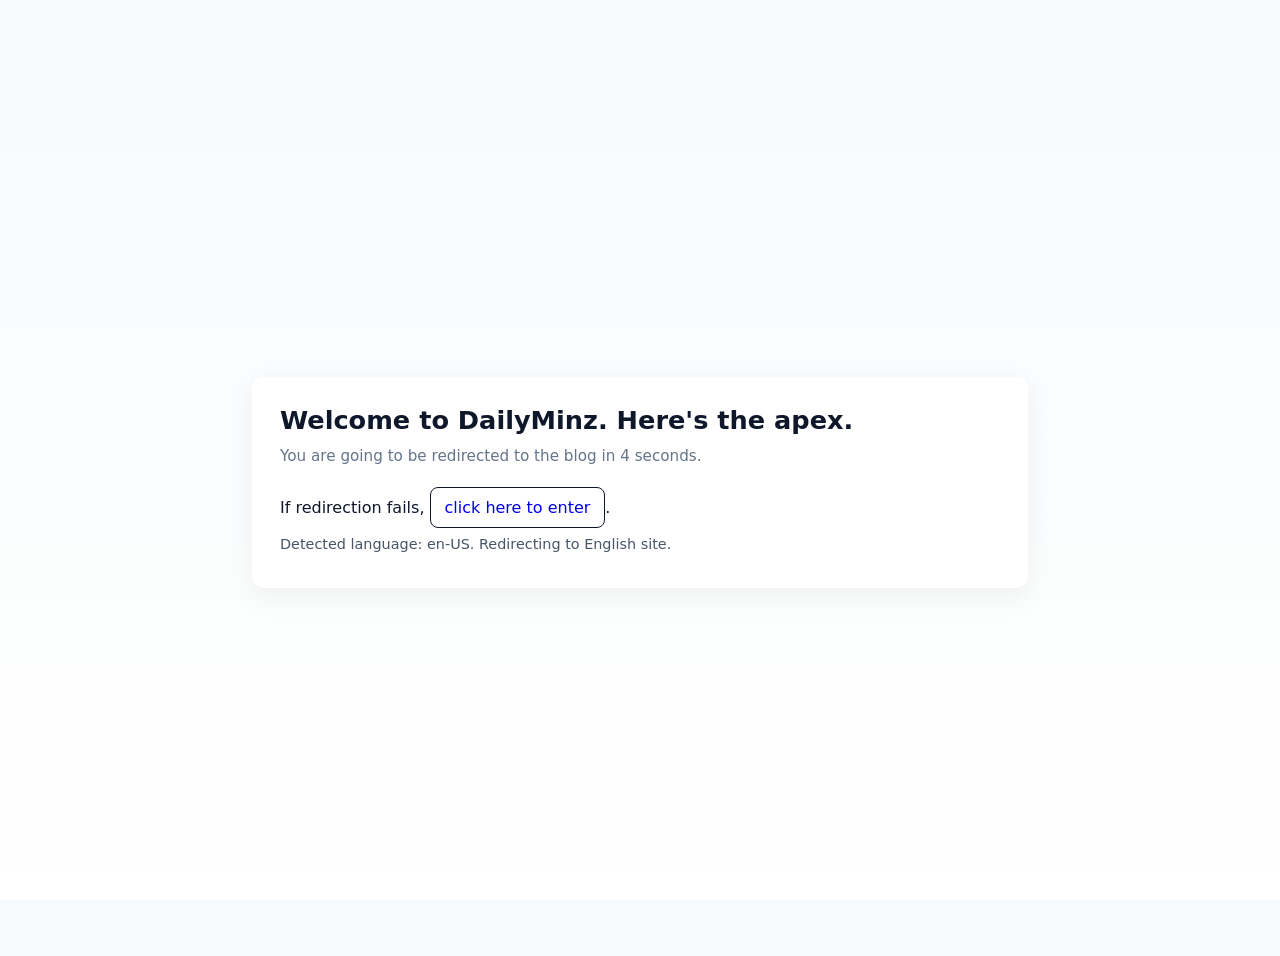
==== index.html @ 94b2b791 "Add IndieWeb Webring links" ====
<!doctype html>
<html lang="en">

<head>
  <meta charset="utf-8">
  <meta name="viewport" content="width=device-width,initial-scale=1">
  <title>DailyMinz — Redirect</title>
  <!-- Default meta-refresh to English; JS will update if visitor uses Chinese -->
  <meta id="meta-refresh" http-equiv="refresh" content="5;url=https://en.dailyminz.org">
  <!-- rel="me" for IndieAuth -->
  <link rel="me" href="https://github.com/StonePick" />
  <style>
    :root {
      font-family: system-ui, -apple-system, Segoe UI, Roboto, 'Noto Sans', Arial, 'Hiragino Kaku Gothic ProN', sans-serif
    }

    html,
    body {
      height: 100%
    }

    body {
      display: flex;
      align-items: center;
      justify-content: center;
      padding: 24px;
      background: linear-gradient(180deg, #f7fafc, #ffffff);
      color: #0f172a
    }

    .card {
      max-width: 720px;
      width: 100%;
      background: #fff;
      border-radius: 12px;
      box-shadow: 0 8px 30px rgba(2, 6, 23, 0.06);
      padding: 28px
    }

    h1 {
      margin: 0 0 12px;
      font-size: 1.6rem
    }

    p {
      margin: 8px 0
    }

    .muted {
      color: #64748b;
      font-size: 0.95rem
    }

    .cta {
      display: inline-block;
      margin-top: 14px;
      padding: 10px 14px;
      border-radius: 8px;
      text-decoration: none;
      border: 1px solid #0f172a
    }

    .small {
      font-size: 0.9rem;
      color: #475569
    }

    .count {
      font-weight: 600
    }
  </style>
</head>

<body>
  <main class="card" role="main">
    <h1>Welcome to DailyMinz. Here's the apex.</h1>
    <p class="muted">You are going to be redirected to the blog in <span id="count">5</span> seconds.</p>
    <p>If redirection fails, <a id="manual-link" class="cta" href="#">click here to enter</a>.</p>
    <p class="small" id="lang-note">Redirect target will follow your browser language settings.</p>
    <noscript>
      <p class="muted">JavaScript is disabled in your browser. Please choose a language below to continue:</p>
      <ul>
        <li><a href="https://zh.dailyminz.org">中文站 (zh.dailyminz.org)</a></li>
        <li><a href="https://en.dailyminz.org">English站 (en.dailyminz.org)</a></li>
      </ul>
      <p>
        <a href="https://xn--sr8hvo.ws/previous">←</a>
        An <a href="https://xn--sr8hvo.ws">IndieWeb Webring</a> 🕸💍
        <a href="https://xn--sr8hvo.ws/next">→</a>
      </p>
    </noscript>
  </main>

  <script>
    (function () {
      const zhURL = 'https://zh.dailyminz.org';
      const enURL = 'https://en.dailyminz.org';

      // Detect language robustly
      const rawLang = (navigator.languages && navigator.languages[0]) || navigator.language || navigator.userLanguage || '';
      const lang = (rawLang || '').toLowerCase();

      // Choose target: any language code starting with 'zh' -> Chinese
      const isChinese = /^zh(-|$)/.test(lang);
      const target = isChinese ? zhURL : enURL;

      // Update the manual link and meta refresh so meta works if browser honors it
      const manualLink = document.getElementById('manual-link');
      manualLink.setAttribute('href', target);
      manualLink.setAttribute('role', 'button');

      const meta = document.getElementById('meta-refresh');
      if (meta) {
        meta.setAttribute('content', `5;url=${target}`);
      }

      // Update visible note for transparency
      const langNote = document.getElementById('lang-note');
      langNote.textContent = `Detected language: ${rawLang || 'unknown'}. Redirecting to ${isChinese ? '中文站' : 'English site'}.`;

      // Countdown + final redirect (in case meta isn't honored)
      const countEl = document.getElementById('count');
      let count = 5;
      const interval = setInterval(() => {
        count -= 1;
        if (countEl) countEl.textContent = String(count);
        if (count <= 0) {
          clearInterval(interval);
          // Use replace to avoid polluting history
          try { window.location.replace(target); }
          catch (e) { window.location.href = target; }
        }
      }, 1000);

      // Accessibility: allow Enter/Space on the manual link when focused
      manualLink.addEventListener('keydown', (e) => {
        if (e.key === 'Enter' || e.key === ' ') window.location.href = target;
      });

    })();
  </script>

</body>

</html>
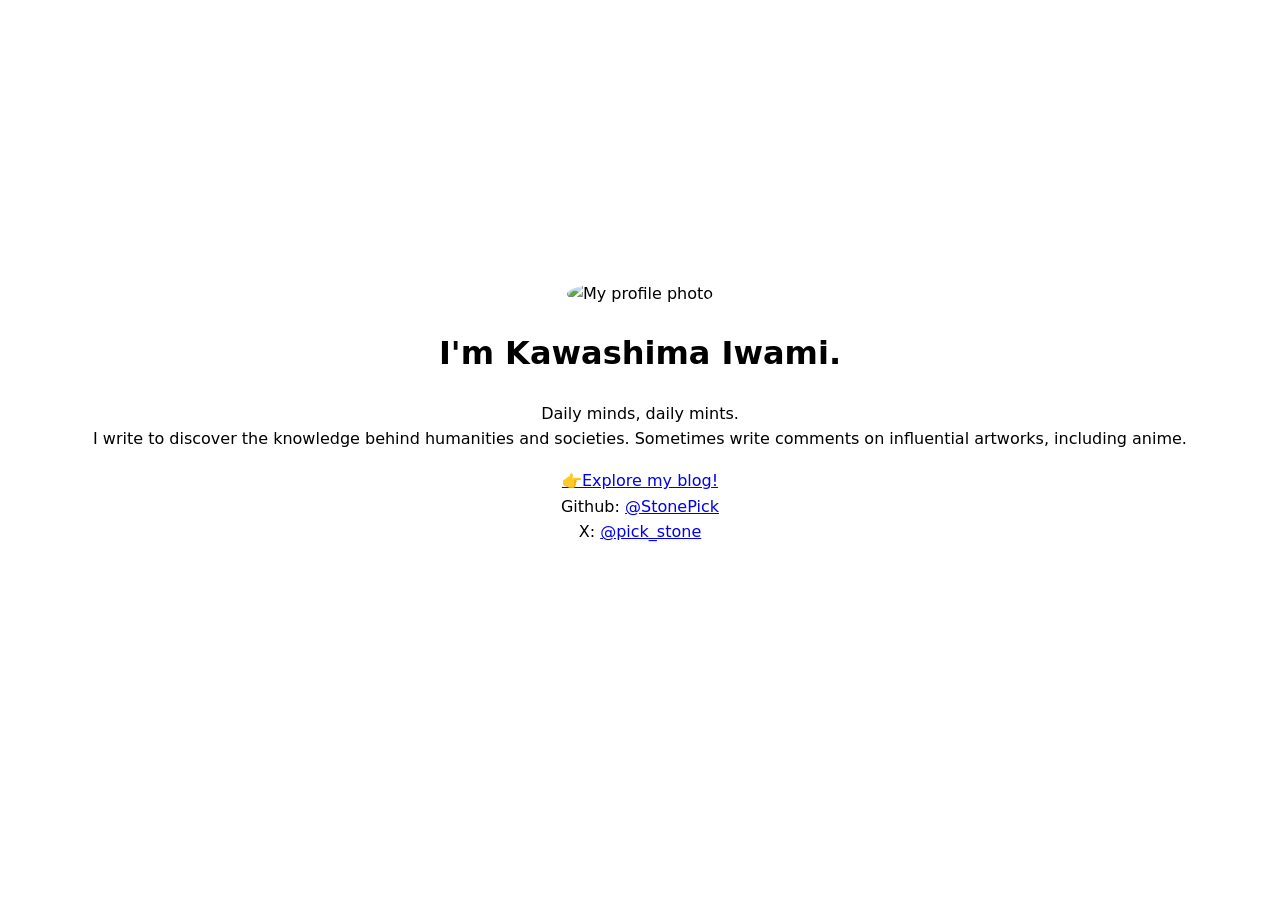
==== commit b8c91236: "Update webring profile" ====
--- a/index.html
+++ b/index.html
@@ -1,145 +1,69 @@
-<!doctype html>
+<!DOCTYPE html>
 <html lang="en">
-
 <head>
-  <meta charset="utf-8">
-  <meta name="viewport" content="width=device-width,initial-scale=1">
-  <title>DailyMinz — Redirect</title>
-  <!-- Default meta-refresh to English; JS will update if visitor uses Chinese -->
-  <meta id="meta-refresh" http-equiv="refresh" content="5;url=https://en.dailyminz.org">
-  <!-- rel="me" for IndieAuth -->
-  <link rel="me" href="https://github.com/StonePick" />
+  <meta http-equiv="content-type" content="text/html; charset=utf-8">
+  <meta name="mobile-web-app-capable" content="yes" />
+  <meta name="viewport" content="width=device-width, initial-scale=1.0">
+  <link rel="authorization_endpoint" href="https://indieauth.com/auth">
+  <link rel="token_endpoint" href="https://tokens.indieauth.com/token">
+  <!-- To use social readers via microsub, follow these steps.
+    (Details: https://indieweb.org/Microsub#Getting_Started)
+    1. After publishing this to your domain, sign in to https://aperture.p3k.io/login with your domain
+    2. You will see a <link> tag displayed on your dashboard that looks like:
+      <link rel="microsub" href="https://aperture.p3k.io/microsub/000">
+    3. Copy that <link> tag and paste it after this HTML comment.
+    4. Publish the updated page!
+   -->
+  <title>My New Website</title>
   <style>
-    :root {
-      font-family: system-ui, -apple-system, Segoe UI, Roboto, 'Noto Sans', Arial, 'Hiragino Kaku Gothic ProN', sans-serif
+    @media (prefers-color-scheme: dark) {
+      html { background-color: #111111; color: #fbfbfb; }
+      a { color: #ca8465; }
     }
-
-    html,
     body {
-      height: 100%
+      line-height: 1.6;
+      font-family: system-ui, -apple-system, BlinkMacSystemFont, Roboto, Helvetica, Arial, sans-serif;
+      text-align: center;
+      margin: 1rem auto;
+      min-height: 90vh;
+      display: flex;
+      flex-direction: column;
+      justify-content: center;
+      align-items: center;
     }
-
-    body {
-      display: flex;
-      align-items: center;
-      justify-content: center;
-      padding: 24px;
-      background: linear-gradient(180deg, #f7fafc, #ffffff);
-      color: #0f172a
-    }
-
-    .card {
-      max-width: 720px;
-      width: 100%;
-      background: #fff;
-      border-radius: 12px;
-      box-shadow: 0 8px 30px rgba(2, 6, 23, 0.06);
-      padding: 28px
-    }
-
-    h1 {
-      margin: 0 0 12px;
-      font-size: 1.6rem
-    }
-
-    p {
-      margin: 8px 0
-    }
-
-    .muted {
-      color: #64748b;
-      font-size: 0.95rem
-    }
-
-    .cta {
-      display: inline-block;
-      margin-top: 14px;
-      padding: 10px 14px;
-      border-radius: 8px;
-      text-decoration: none;
-      border: 1px solid #0f172a
-    }
-
-    .small {
-      font-size: 0.9rem;
-      color: #475569
-    }
-
-    .count {
-      font-weight: 600
-    }
+    img.u-photo { border-radius: 50%; }
+    ul { padding: 0; list-style: none; }
   </style>
 </head>
 
 <body>
-  <main class="card" role="main">
-    <h1>Welcome to DailyMinz. Here's the apex.</h1>
-    <p class="muted">You are going to be redirected to the blog in <span id="count">5</span> seconds.</p>
-    <p>If redirection fails, <a id="manual-link" class="cta" href="#">click here to enter</a>.</p>
-    <p class="small" id="lang-note">Redirect target will follow your browser language settings.</p>
-    <noscript>
-      <p class="muted">JavaScript is disabled in your browser. Please choose a language below to continue:</p>
-      <ul>
-        <li><a href="https://zh.dailyminz.org">中文站 (zh.dailyminz.org)</a></li>
-        <li><a href="https://en.dailyminz.org">English站 (en.dailyminz.org)</a></li>
-      </ul>
-      <p>
-        <a href="https://xn--sr8hvo.ws/previous">←</a>
-        An <a href="https://xn--sr8hvo.ws">IndieWeb Webring</a> 🕸💍
-        <a href="https://xn--sr8hvo.ws/next">→</a>
-      </p>
-    </noscript>
+  <!-- Reference for representative h-card properties: https://microformats.org/wiki/h-card -->
+  <main class="h-card" rel="author">
+    <img class="u-photo" alt="My profile photo" src="https://en.dailyminz.org/img/friends/stonepick.jpg" />
+
+    <h1>
+      I'm <span class="p-name">Kawashima Iwami</span>.
+    </h1>
+
+    <p class="p-note">
+      Daily minds, daily mints.<br>
+      I write to discover the knowledge behind humanities and societies. Sometimes write comments on influential artworks, including anime.
+    </p>
+
+    <ul>
+      <!-- Replace __this_page__ with your domain -->
+      <li><a class="u-uid u-url" href="./goto.html">👉Explore my blog!</a></li>
+
+      <!-- Update or remove the below links! -->
+      
+      <!-- Replace _mygithubid_ with your GitHub username in both places on the next line: -->
+      <li>Github: <a class="u-url" href="https://github.com/StonePick" rel="me">@StonePick</a></li>
+
+      <!-- Replace _mytwitterid_ with your Twitter username in both places on the next line: -->
+      <li>X: <a class="u-url" href="https://x.com/pick_stone" rel="me">@pick_stone</a></li>
+      
+    </ul>
   </main>
-
-  <script>
-    (function () {
-      const zhURL = 'https://zh.dailyminz.org';
-      const enURL = 'https://en.dailyminz.org';
-
-      // Detect language robustly
-      const rawLang = (navigator.languages && navigator.languages[0]) || navigator.language || navigator.userLanguage || '';
-      const lang = (rawLang || '').toLowerCase();
-
-      // Choose target: any language code starting with 'zh' -> Chinese
-      const isChinese = /^zh(-|$)/.test(lang);
-      const target = isChinese ? zhURL : enURL;
-
-      // Update the manual link and meta refresh so meta works if browser honors it
-      const manualLink = document.getElementById('manual-link');
-      manualLink.setAttribute('href', target);
-      manualLink.setAttribute('role', 'button');
-
-      const meta = document.getElementById('meta-refresh');
-      if (meta) {
-        meta.setAttribute('content', `5;url=${target}`);
-      }
-
-      // Update visible note for transparency
-      const langNote = document.getElementById('lang-note');
-      langNote.textContent = `Detected language: ${rawLang || 'unknown'}. Redirecting to ${isChinese ? '中文站' : 'English site'}.`;
-
-      // Countdown + final redirect (in case meta isn't honored)
-      const countEl = document.getElementById('count');
-      let count = 5;
-      const interval = setInterval(() => {
-        count -= 1;
-        if (countEl) countEl.textContent = String(count);
-        if (count <= 0) {
-          clearInterval(interval);
-          // Use replace to avoid polluting history
-          try { window.location.replace(target); }
-          catch (e) { window.location.href = target; }
-        }
-      }, 1000);
-
-      // Accessibility: allow Enter/Space on the manual link when focused
-      manualLink.addEventListener('keydown', (e) => {
-        if (e.key === 'Enter' || e.key === ' ') window.location.href = target;
-      });
-
-    })();
-  </script>
-
 </body>
 
 </html>
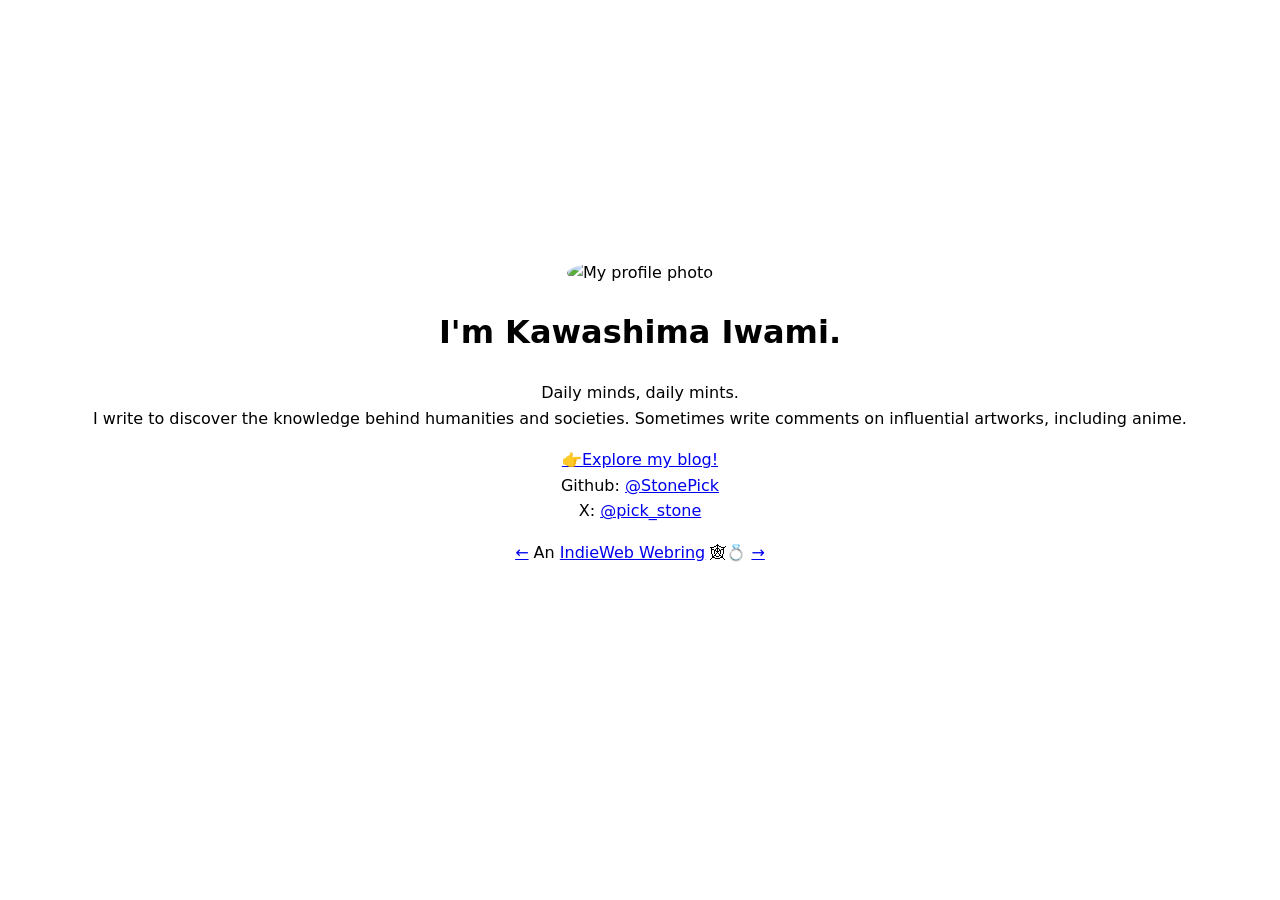
==== commit c811ec6f: "add indieweb webring links" ====
--- a/index.html
+++ b/index.html
@@ -1,12 +1,13 @@
 <!DOCTYPE html>
 <html lang="en">
+
 <head>
-  <meta http-equiv="content-type" content="text/html; charset=utf-8">
-  <meta name="mobile-web-app-capable" content="yes" />
-  <meta name="viewport" content="width=device-width, initial-scale=1.0">
-  <link rel="authorization_endpoint" href="https://indieauth.com/auth">
-  <link rel="token_endpoint" href="https://tokens.indieauth.com/token">
-  <!-- To use social readers via microsub, follow these steps.
+    <meta http-equiv="content-type" content="text/html; charset=utf-8">
+    <meta name="mobile-web-app-capable" content="yes" />
+    <meta name="viewport" content="width=device-width, initial-scale=1.0">
+    <link rel="authorization_endpoint" href="https://indieauth.com/auth">
+    <link rel="token_endpoint" href="https://tokens.indieauth.com/token">
+    <!-- To use social readers via microsub, follow these steps.
     (Details: https://indieweb.org/Microsub#Getting_Started)
     1. After publishing this to your domain, sign in to https://aperture.p3k.io/login with your domain
     2. You will see a <link> tag displayed on your dashboard that looks like:
@@ -14,56 +15,78 @@
     3. Copy that <link> tag and paste it after this HTML comment.
     4. Publish the updated page!
    -->
-  <title>My New Website</title>
-  <style>
-    @media (prefers-color-scheme: dark) {
-      html { background-color: #111111; color: #fbfbfb; }
-      a { color: #ca8465; }
-    }
-    body {
-      line-height: 1.6;
-      font-family: system-ui, -apple-system, BlinkMacSystemFont, Roboto, Helvetica, Arial, sans-serif;
-      text-align: center;
-      margin: 1rem auto;
-      min-height: 90vh;
-      display: flex;
-      flex-direction: column;
-      justify-content: center;
-      align-items: center;
-    }
-    img.u-photo { border-radius: 50%; }
-    ul { padding: 0; list-style: none; }
-  </style>
+    <title>My New Website</title>
+    <style>
+        @media (prefers-color-scheme: dark) {
+            html {
+                background-color: #111111;
+                color: #fbfbfb;
+            }
+
+            a {
+                color: #ca8465;
+            }
+        }
+
+        body {
+            line-height: 1.6;
+            font-family: system-ui, -apple-system, BlinkMacSystemFont, Roboto, Helvetica, Arial, sans-serif;
+            text-align: center;
+            margin: 1rem auto;
+            min-height: 90vh;
+            display: flex;
+            flex-direction: column;
+            justify-content: center;
+            align-items: center;
+        }
+
+        img.u-photo {
+            border-radius: 50%;
+        }
+
+        ul {
+            padding: 0;
+            list-style: none;
+        }
+    </style>
 </head>
 
 <body>
-  <!-- Reference for representative h-card properties: https://microformats.org/wiki/h-card -->
-  <main class="h-card" rel="author">
-    <img class="u-photo" alt="My profile photo" src="https://en.dailyminz.org/img/friends/stonepick.jpg" />
+    <!-- Reference for representative h-card properties: https://microformats.org/wiki/h-card -->
+    <main class="h-card" rel="author">
+        <img class="u-photo" alt="My profile photo" src="https://en.dailyminz.org/img/friends/stonepick.jpg" />
 
-    <h1>
-      I'm <span class="p-name">Kawashima Iwami</span>.
-    </h1>
+        <h1>
+            I'm <span class="p-name">Kawashima Iwami</span>.
+        </h1>
 
-    <p class="p-note">
-      Daily minds, daily mints.<br>
-      I write to discover the knowledge behind humanities and societies. Sometimes write comments on influential artworks, including anime.
-    </p>
+        <p class="p-note">
+            Daily minds, daily mints.<br>
+            I write to discover the knowledge behind humanities and societies. Sometimes write comments on influential
+            artworks, including anime.
+        </p>
 
-    <ul>
-      <!-- Replace __this_page__ with your domain -->
-      <li><a class="u-uid u-url" href="./goto.html">👉Explore my blog!</a></li>
+        <ul>
+            <!-- Replace __this_page__ with your domain -->
+            <li><a class="u-uid u-url" href="./goto.html">👉Explore my blog!</a></li>
 
-      <!-- Update or remove the below links! -->
-      
-      <!-- Replace _mygithubid_ with your GitHub username in both places on the next line: -->
-      <li>Github: <a class="u-url" href="https://github.com/StonePick" rel="me">@StonePick</a></li>
+            <!-- Update or remove the below links! -->
 
-      <!-- Replace _mytwitterid_ with your Twitter username in both places on the next line: -->
-      <li>X: <a class="u-url" href="https://x.com/pick_stone" rel="me">@pick_stone</a></li>
-      
-    </ul>
-  </main>
+            <!-- Replace _mygithubid_ with your GitHub username in both places on the next line: -->
+            <li>Github: <a class="u-url" href="https://github.com/StonePick" rel="me">@StonePick</a></li>
+
+            <!-- Replace _mytwitterid_ with your Twitter username in both places on the next line: -->
+            <li>X: <a class="u-url" href="https://x.com/pick_stone" rel="me">@pick_stone</a></li>
+
+        </ul>
+
+        <p>
+            <a href="https://xn--sr8hvo.ws/previous">←</a>
+            An <a href="https://xn--sr8hvo.ws">IndieWeb Webring</a> 🕸💍
+            <a href="https://xn--sr8hvo.ws/next">→</a>
+        </p>
+
+    </main>
 </body>
 
 </html>
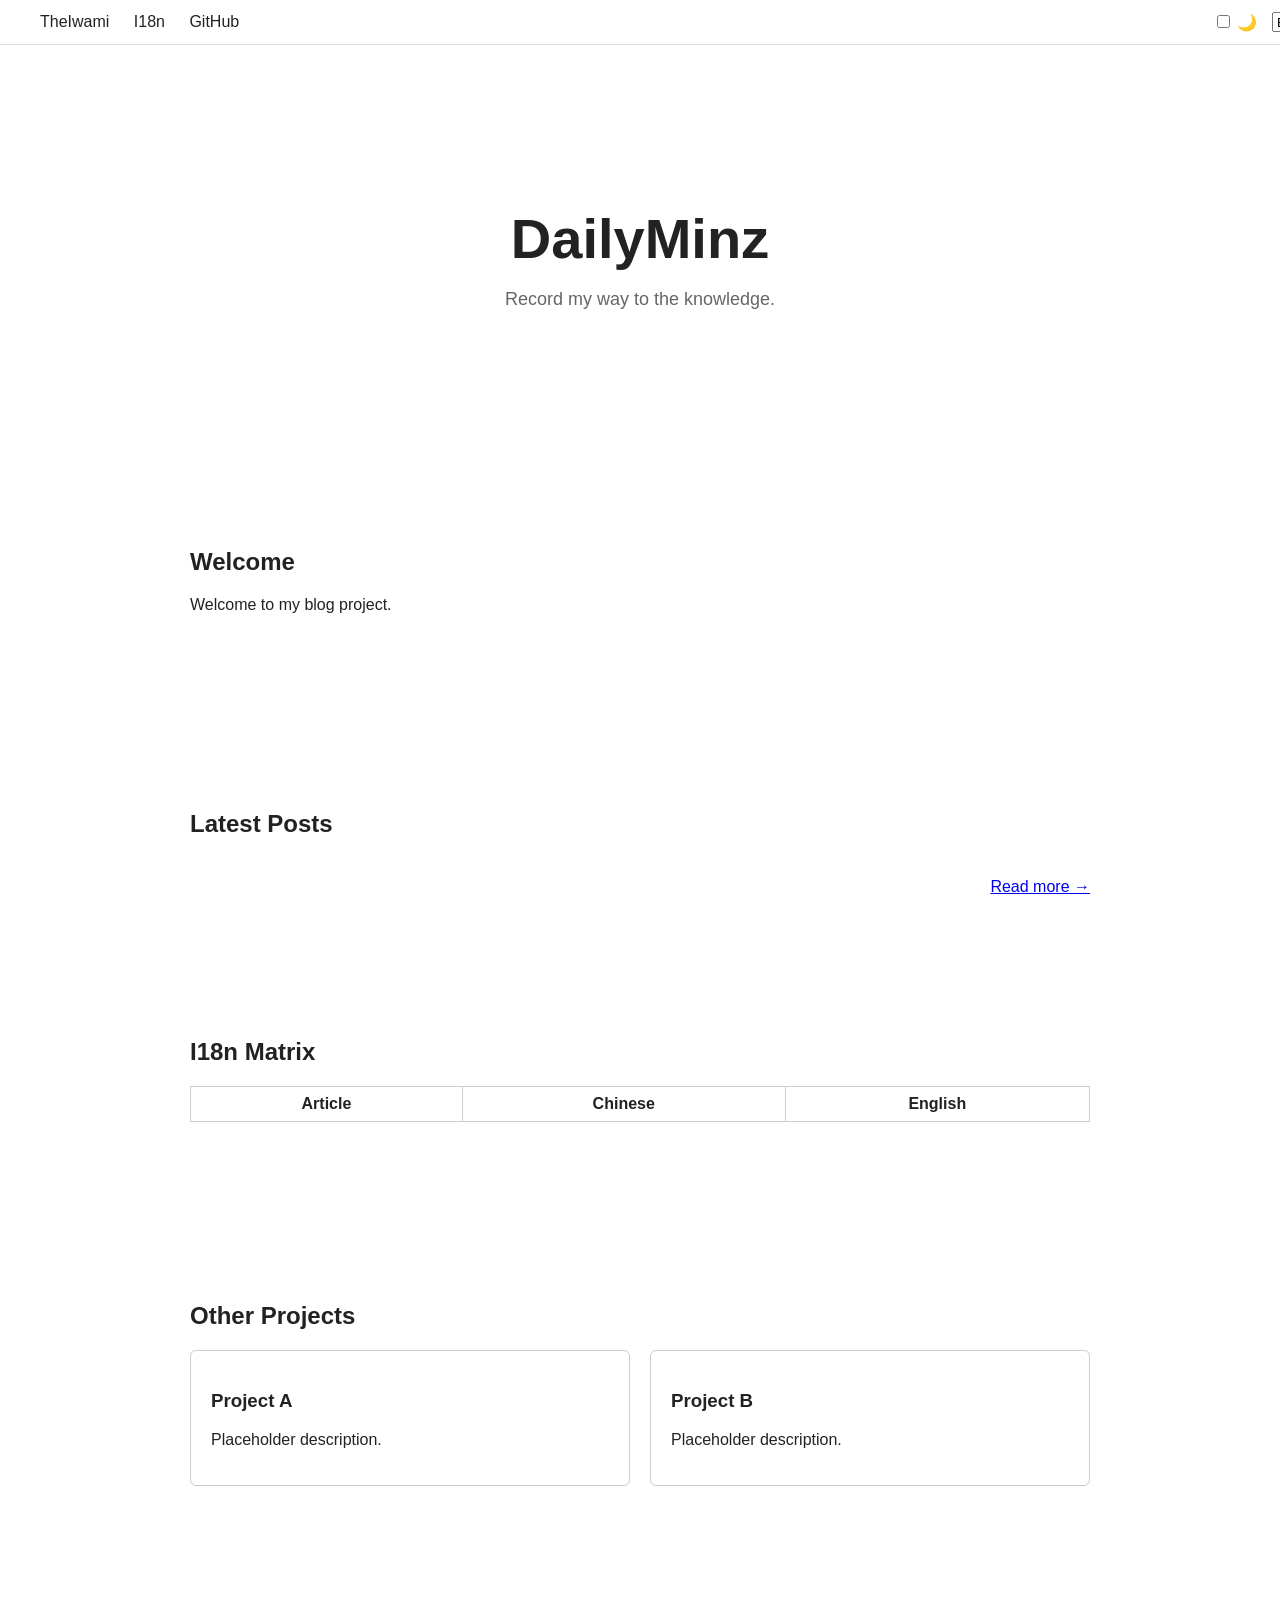
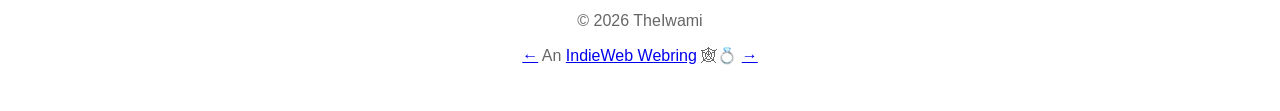
==== commit ebc9f9b0: "Update index" ====
--- a/index.html
+++ b/index.html
@@ -15,78 +15,157 @@
     3. Copy that <link> tag and paste it after this HTML comment.
     4. Publish the updated page!
    -->
-    <title>My New Website</title>
-    <style>
-        @media (prefers-color-scheme: dark) {
-            html {
-                background-color: #111111;
-                color: #fbfbfb;
-            }
+    <title>DailyMinz</title>
 
-            a {
-                color: #ca8465;
-            }
-        }
-
-        body {
-            line-height: 1.6;
-            font-family: system-ui, -apple-system, BlinkMacSystemFont, Roboto, Helvetica, Arial, sans-serif;
-            text-align: center;
-            margin: 1rem auto;
-            min-height: 90vh;
-            display: flex;
-            flex-direction: column;
-            justify-content: center;
-            align-items: center;
-        }
-
-        img.u-photo {
-            border-radius: 50%;
-        }
-
-        ul {
-            padding: 0;
-            list-style: none;
-        }
-    </style>
+    <link rel="stylesheet" href="css/style.css">
 </head>
 
 <body>
-    <!-- Reference for representative h-card properties: https://microformats.org/wiki/h-card -->
-    <main class="h-card" rel="author">
-        <img class="u-photo" alt="My profile photo" src="https://en.dailyminz.org/img/friends/stonepick.jpg" />
 
-        <h1>
-            I'm <span class="p-name">Kawashima Iwami</span>.
-        </h1>
+    <!-- NAVBAR -->
+    <header class="navbar">
 
-        <p class="p-note">
-            Daily minds, daily mints.<br>
-            I write to discover the knowledge behind humanities and societies. Sometimes write comments on influential
-            artworks, including anime.
-        </p>
+        <div class="nav-left">
+            <a href="https://theiwami.net">TheIwami</a>
+            <a href="#i18n">I18n</a>
+            <a href="https://github.com/StonePick">GitHub</a>
+        </div>
 
-        <ul>
-            <!-- Replace __this_page__ with your domain -->
-            <li><a class="u-uid u-url" href="./goto.html">👉Explore my blog!</a></li>
+        <div class="nav-right">
 
-            <!-- Update or remove the below links! -->
+            <label class="theme-switch">
+                <input type="checkbox" id="themeToggle">
+                <span>🌙</span>
+            </label>
 
-            <!-- Replace _mygithubid_ with your GitHub username in both places on the next line: -->
-            <li>Github: <a class="u-url" href="https://github.com/StonePick" rel="me">@StonePick</a></li>
+            <select id="langSelect">
+                <option value="en">EN</option>
+                <option value="zh">中文</option>
+            </select>
 
-            <!-- Replace _mytwitterid_ with your Twitter username in both places on the next line: -->
-            <li>X: <a class="u-url" href="https://x.com/pick_stone" rel="me">@pick_stone</a></li>
+        </div>
 
-        </ul>
+    </header>
 
+
+    <!-- HERO -->
+    <section class="hero">
+
+        <h1 id="heroTitle">DailyMinz</h1>
+        <p id="heroSubtitle">Record my way to the knowledge.</p>
+
+    </section>
+
+
+    <main>
+
+        <!-- WELCOME -->
+        <section id="welcome">
+            <h2 data-i18n="welcome_title">Welcome</h2>
+
+            <p data-i18n="welcome_text">
+                Welcome to my blog project.
+            </p>
+            <main hidden class="h-card" rel="author">
+
+                <img class="u-photo" alt="My profile photo" src="https://en.dailyminz.org/img/friends/stonepick.jpg" />
+
+                <h1>
+                    I'm <span class="p-name">Kawashima Iwami</span>.
+                </h1>
+
+                <p class="p-note">
+                    Daily minds, daily mints.<br>
+                    I write to discover the knowledge behind humanities and societies. Sometimes write comments on
+                    influential
+                    artworks, including anime.
+                </p>
+
+                <ul>
+                    <!-- Replace __this_page__ with your domain -->
+                    <li><a class="u-uid u-url" href="./goto.html">👉Explore my blog!</a></li>
+
+                    <!-- Update or remove the below links! -->
+
+                    <!-- Replace _mygithubid_ with your GitHub username in both places on the next line: -->
+                    <li>Github: <a class="u-url" href="https://github.com/StonePick" rel="me">@StonePick</a></li>
+
+                </ul>
+
+            </main>
+        </section>
+
+
+        <!-- LATEST POSTS -->
+        <section id="latest">
+
+            <h2 data-i18n="latest_title">Latest Posts</h2>
+
+            <ul id="postList"></ul>
+
+            <a id="readMore" href="#">Read more →</a>
+
+        </section>
+
+
+        <!-- I18N MATRIX -->
+        <section id="i18n">
+
+            <h2>I18n Matrix</h2>
+
+            <table id="i18nTable">
+                <thead>
+                    <tr>
+                        <th>Article</th>
+                        <th>Chinese</th>
+                        <th>English</th>
+                    </tr>
+                </thead>
+
+                <tbody></tbody>
+
+            </table>
+
+        </section>
+
+
+        <!-- OTHER PROJECTS -->
+        <section id="projects">
+
+            <h2 data-i18n="project_title">Other Projects</h2>
+
+            <div class="project-list">
+
+                <div class="project">
+                    <h3>Project A</h3>
+                    <p>Placeholder description.</p>
+                </div>
+
+                <div class="project">
+                    <h3>Project B</h3>
+                    <p>Placeholder description.</p>
+                </div>
+
+            </div>
+
+        </section>
+
+    </main>
+
+
+    <footer>
+
+        <p>© 2026 TheIwami</p>
         <p>
             <a href="https://xn--sr8hvo.ws/previous">←</a>
             An <a href="https://xn--sr8hvo.ws">IndieWeb Webring</a> 🕸💍
             <a href="https://xn--sr8hvo.ws/next">→</a>
         </p>
 
-    </main>
+    </footer>
+
+    <script src="js/main.js"></script>
+
 </body>
 
 </html>
--- a/css/style.css
+++ b/css/style.css
@@ -0,0 +1,166 @@
+:root {
+
+    --bg: #ffffff;
+    --text: #222;
+    --subtext: #666;
+    --accent: #0077cc;
+
+}
+
+body.dark {
+
+    --bg: #121212;
+    --text: #eee;
+    --subtext: #999;
+
+}
+
+body {
+
+    margin: 0;
+    font-family: sans-serif;
+    background: var(--bg);
+    color: var(--text);
+
+}
+
+
+/* NAVBAR */
+
+.navbar {
+
+    position: fixed;
+    top: 0;
+    width: 100%;
+
+    display: flex;
+    justify-content: space-between;
+    align-items: center;
+
+    padding: 12px 40px;
+
+    background: var(--bg);
+    border-bottom: 1px solid #ddd;
+
+}
+
+.nav-left a {
+
+    margin-right: 20px;
+    text-decoration: none;
+    color: var(--text);
+
+}
+
+.nav-right {
+
+    display: flex;
+    gap: 15px;
+
+}
+
+
+/* HERO */
+
+.hero {
+
+    text-align: center;
+    padding: 160px 20px 120px;
+
+}
+
+.hero h1 {
+
+    font-size: 56px;
+    margin-bottom: 10px;
+
+}
+
+.hero p {
+
+    color: var(--subtext);
+    font-size: 18px;
+
+}
+
+
+/* SECTIONS */
+
+main section {
+
+    padding: 80px 20px;
+    max-width: 900px;
+    margin: auto;
+
+}
+
+h2 {
+
+    margin-bottom: 20px;
+
+}
+
+
+/* POSTS */
+
+#postList li {
+
+    margin-bottom: 10px;
+
+}
+
+#readMore {
+
+    float: right;
+    margin-top: 20px;
+
+}
+
+
+/* TABLE */
+
+table {
+
+    width: 100%;
+    border-collapse: collapse;
+
+}
+
+th,
+td {
+
+    border: 1px solid #ccc;
+    padding: 8px;
+    text-align: center;
+
+}
+
+
+/* PROJECTS */
+
+.project-list {
+
+    display: grid;
+    grid-template-columns: repeat(auto-fit, minmax(250px, 1fr));
+    gap: 20px;
+
+}
+
+.project {
+
+    border: 1px solid #ccc;
+    padding: 20px;
+    border-radius: 6px;
+
+}
+
+
+/* FOOTER */
+
+footer {
+
+    text-align: center;
+    padding: 30px;
+    color: var(--subtext);
+
+}
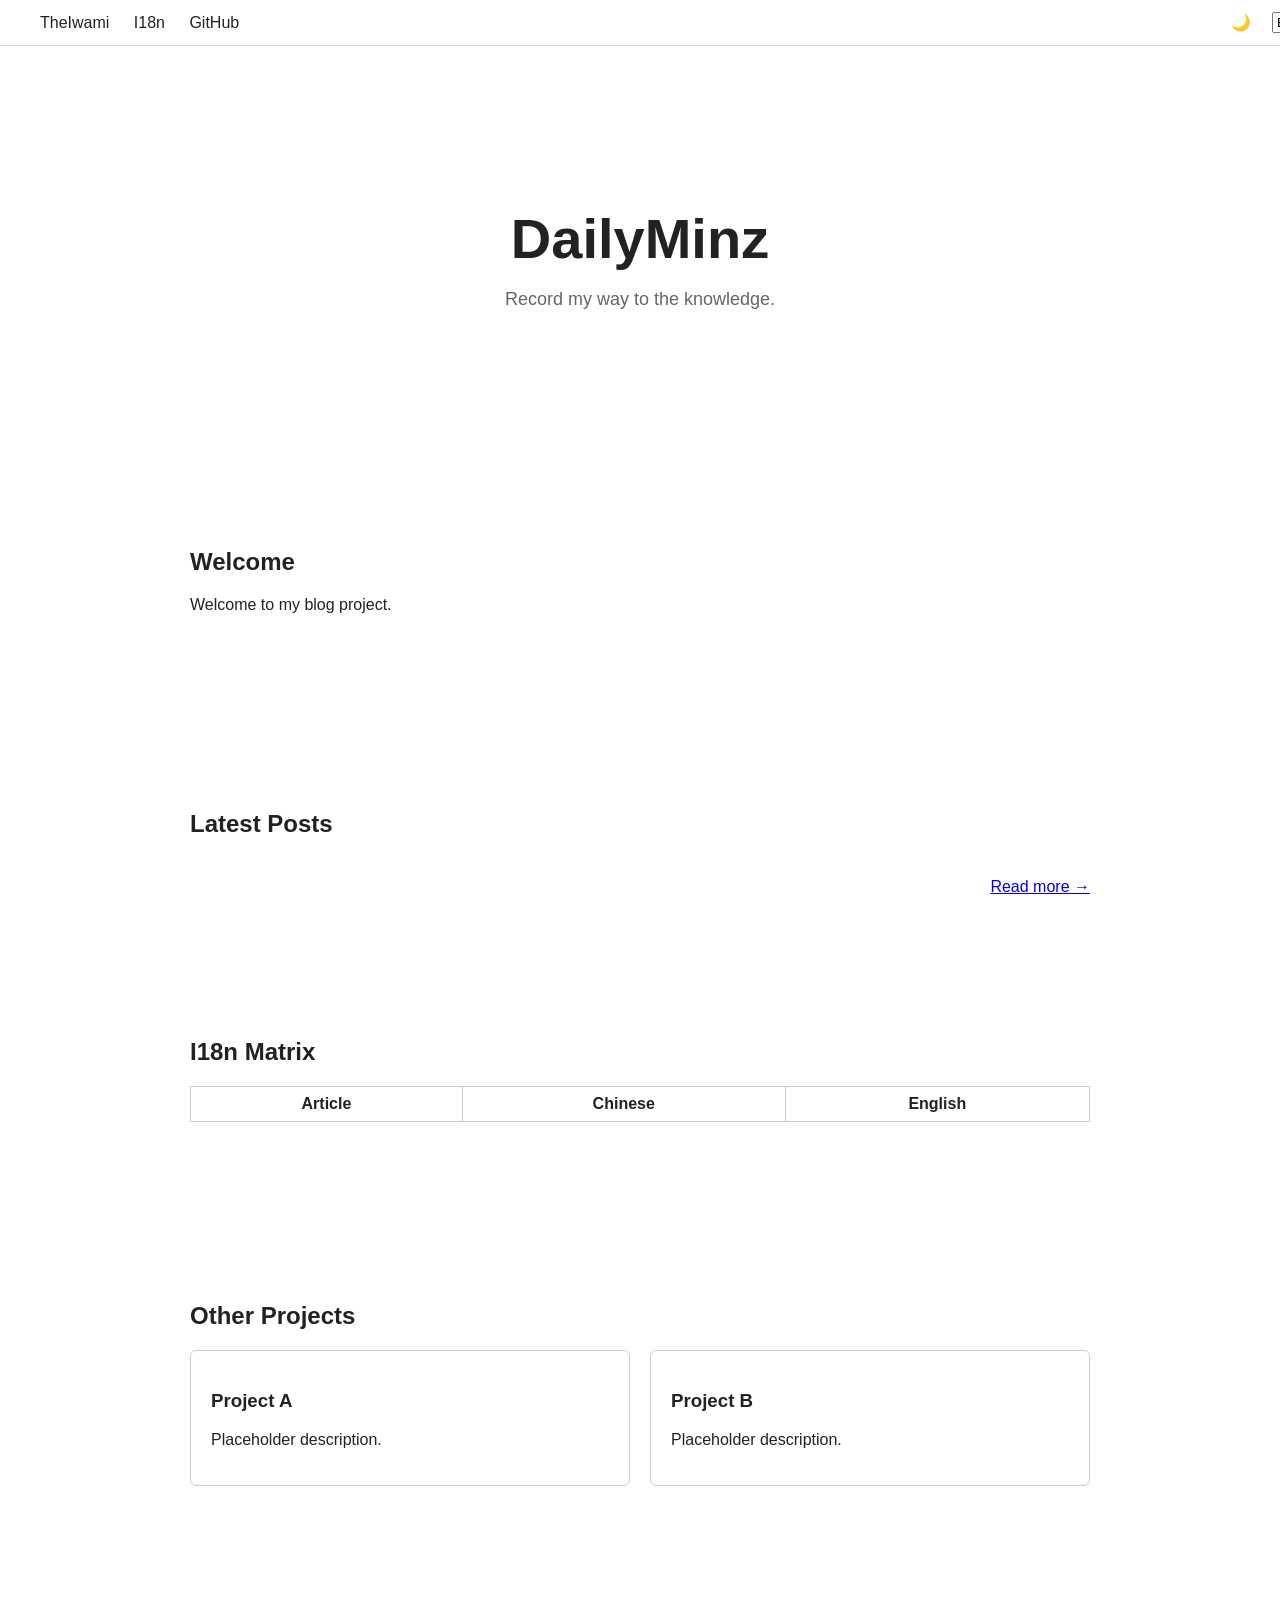
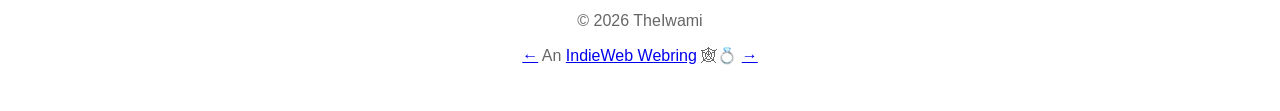
==== commit 593e6483: "update style and CORS fetch" ====
--- a/index.html
+++ b/index.html
@@ -27,18 +27,16 @@
 
         <div class="nav-left">
             <a href="https://theiwami.net">TheIwami</a>
-            <a href="#i18n">I18n</a>
+            <a href="/i18n.html">I18n</a>
             <a href="https://github.com/StonePick">GitHub</a>
         </div>
 
         <div class="nav-right">
 
-            <label class="theme-switch">
-                <input type="checkbox" id="themeToggle">
-                <span>🌙</span>
-            </label>
+            <button id="themeToggle" class="theme-switch">🌙</button>
 
             <select id="langSelect">
+                🌐
                 <option value="en">EN</option>
                 <option value="zh">中文</option>
             </select>
--- a/css/style.css
+++ b/css/style.css
@@ -37,7 +37,7 @@
     justify-content: space-between;
     align-items: center;
 
-    padding: 12px 40px;
+    padding: 12px 20px 12px 40px;
 
     background: var(--bg);
     border-bottom: 1px solid #ddd;
@@ -56,6 +56,16 @@
 
     display: flex;
     gap: 15px;
+
+}
+
+.theme-switch {
+
+    background: none;
+    border: none;
+    cursor: pointer;
+    font-size: 16px;
+    color: var(--text);
 
 }
 
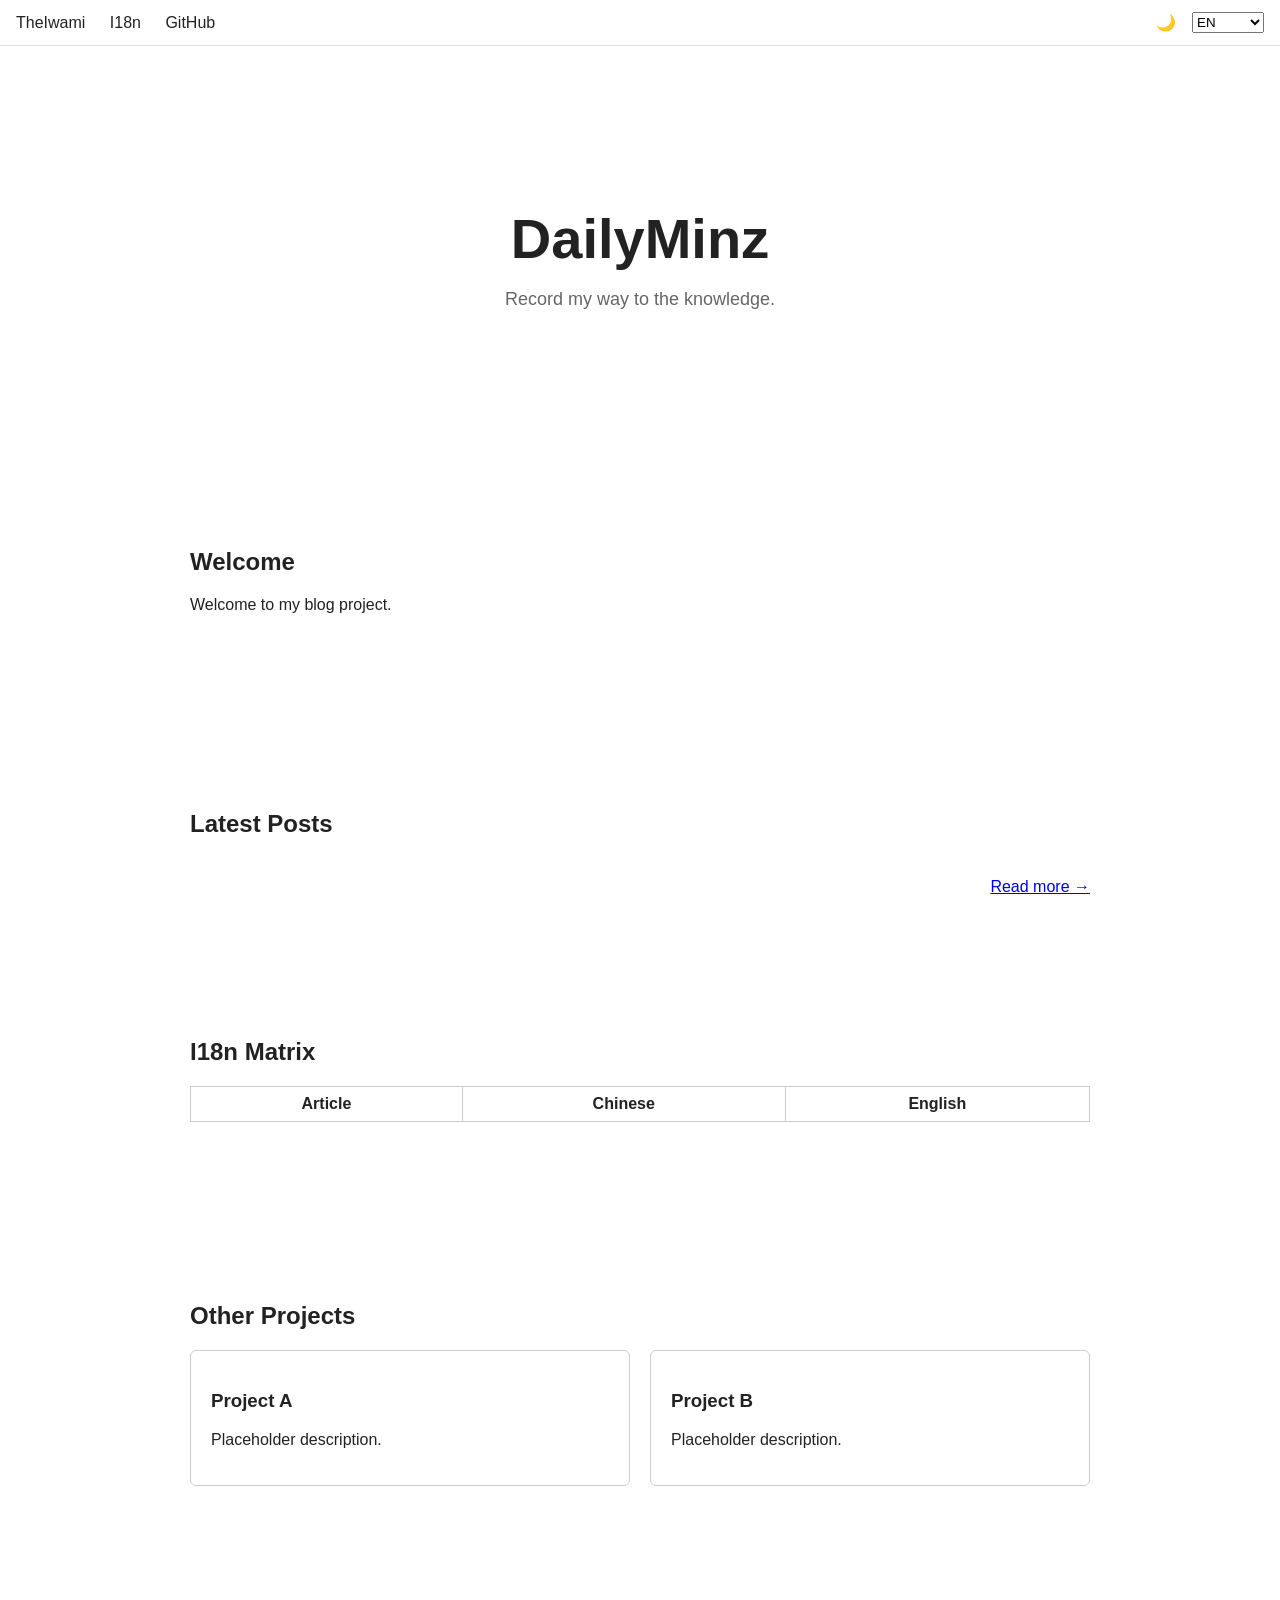
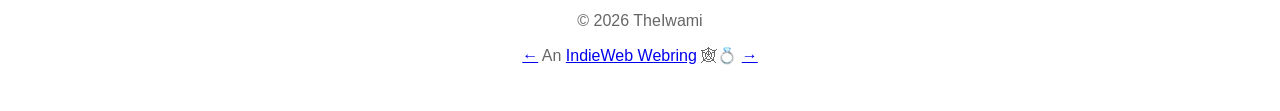
==== commit 589e1ac6: "update test bug fixes" ====
--- a/index.html
+++ b/index.html
@@ -33,10 +33,9 @@
 
         <div class="nav-right">
 
-            <button id="themeToggle" class="theme-switch">🌙</button>
+            <button id="themeToggle" class="theme-switch" aria-label="切换主题">🌙</button>
 
-            <select id="langSelect">
-                🌐
+            <select id="langSelect" aria-label="语言选择">
                 <option value="en">EN</option>
                 <option value="zh">中文</option>
             </select>
--- a/css/style.css
+++ b/css/style.css
@@ -36,8 +36,10 @@
     display: flex;
     justify-content: space-between;
     align-items: center;
+    flex-wrap: wrap;
 
-    padding: 12px 20px 12px 40px;
+    padding: 12px 16px;
+    box-sizing: border-box;
 
     background: var(--bg);
     border-bottom: 1px solid #ddd;
@@ -55,8 +57,17 @@
 .nav-right {
 
     display: flex;
-    gap: 15px;
+    gap: 10px;
+    flex-wrap: wrap;
+    justify-content: flex-end;
+    min-width: 0;
 
+}
+
+.nav-right select {
+    min-width: 72px;
+    max-width: 110px;
+    width: auto;
 }
 
 .theme-switch {
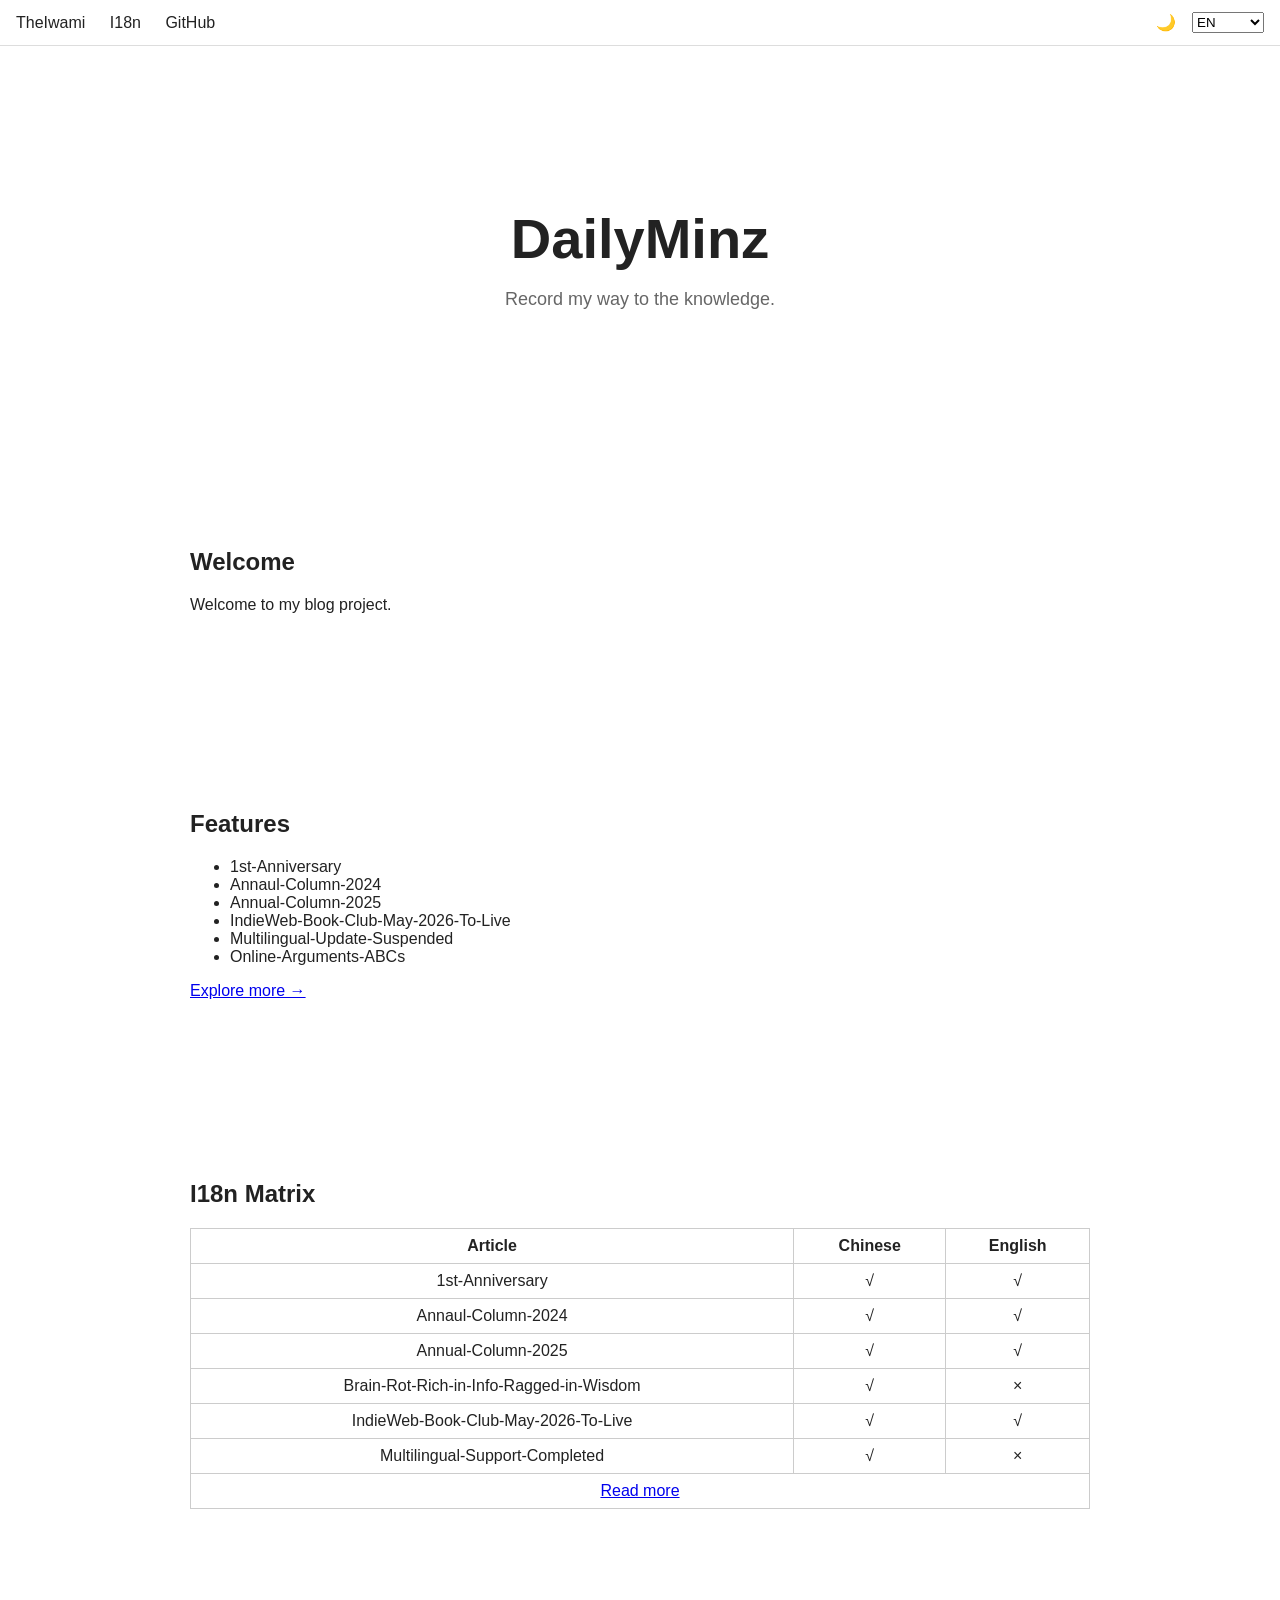
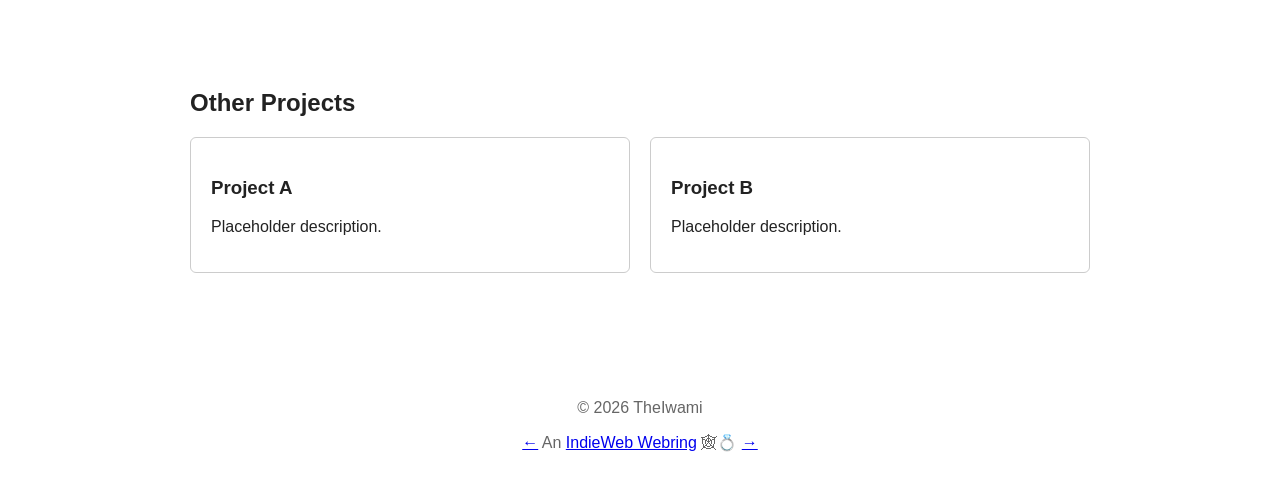
==== commit 5bd0b502: "fix i18n matrix and replace 'latest' with 'features'" ====
--- a/index.html
+++ b/index.html
@@ -93,14 +93,14 @@
         </section>
 
 
-        <!-- LATEST POSTS -->
-        <section id="latest">
+        <!-- FEATURES -->
+        <section id="featured">
 
-            <h2 data-i18n="latest_title">Latest Posts</h2>
+            <h2 data-i18n="featured_title">Features</h2>
 
-            <ul id="postList"></ul>
+            <ul id="featureList"></ul>
 
-            <a id="readMore" href="#">Read more →</a>
+            <a id="featureMore" href="i18n.html">Explore more →</a>
 
         </section>
 
